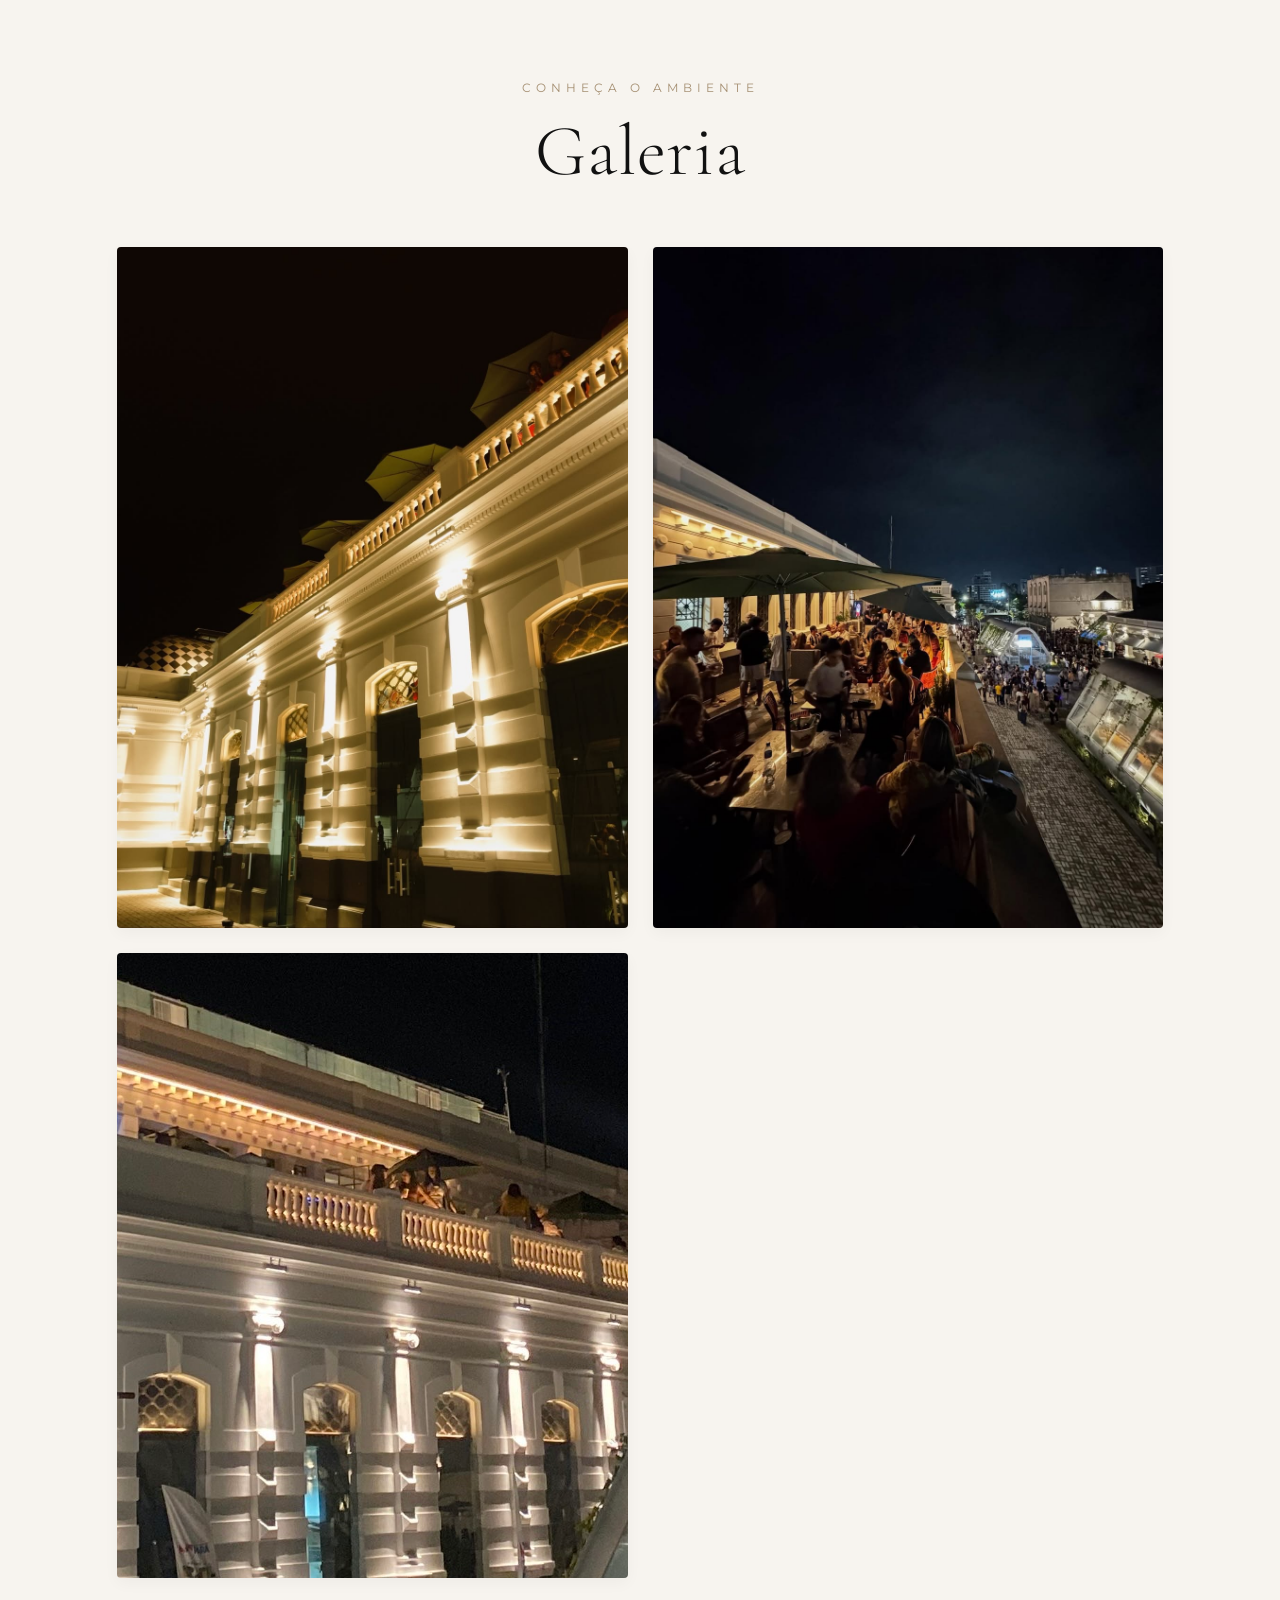
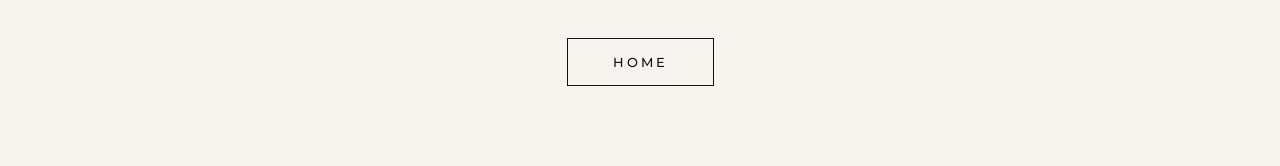
==== galeria.html @ 731b535f "Add files via upload" ====
<!DOCTYPE html>
<html lang="pt-BR">
<head>
    <meta charset="UTF-8">
    <meta name="viewport" content="width=device-width, initial-scale=1.0">
    <title>Galeria</title>

    <link href="https://fonts.googleapis.com/css2?family=Cormorant+Garamond:wght@300;400;500;600&family=Montserrat:wght@300;400;500;600&display=swap" rel="stylesheet">

    <style>
        /* RESET */
        * {
            margin: 0;
            padding: 0;
            box-sizing: border-box;
        }

        body {
            background: #f7f4ef;
            color: #111;
            overflow-x: hidden;
            font-family: 'Montserrat', sans-serif;
        }

        /* CONTAINER PRINCIPAL */
        .gallery-container {
            width: 100%;
            max-width: 1200px;
            margin: 0 auto;
            padding: 80px 6%;
            text-align: center;
        }

        /* CABEÇALHO DA GALERIA */
        .gallery-header {
            margin-bottom: 60px;
        }

        .subtitle {
            font-family: 'Montserrat', sans-serif;
            font-size: 12px;
            letter-spacing: 5px;
            color: #a58f72;
            margin-bottom: 20px;
            display: block;
            text-transform: uppercase;
        }

        .gallery-header h1 {
            font-family: 'Cormorant Garamond', serif;
            font-size: 72px;
            font-weight: 300;
            line-height: 1;
            color: #111;
            letter-spacing: 1px;
        }

        /* GRID DA GALERIA CORRIGIDO */
        .gallery-grid {
            display: grid;
            grid-template-columns: repeat(auto-fill, minmax(350px, 1fr));
            grid-auto-rows: minmax(300px, auto); /* Corrigido aqui */
            gap: 25px;
            margin-bottom: 60px;
        }

        /* CLASSES DINÂMICAS DO MOSAICO */
        .gallery-item.tall {
            grid-row: span 2;
        }

        .gallery-item.wide {
            grid-column: span 2;
        }

        .gallery-item {
            position: relative;
            overflow: hidden;
            border-radius: 4px;
            box-shadow: 0 5px 15px rgba(0,0,0,0.04);
            background-color: #e2ded5;
        }

        /* IMAGENS */
        .gallery-item img {
            width: 100%;
            height: 100%;
            object-fit: cover;
            display: block;
            transition: transform 0.6s cubic-bezier(0.25, 1, 0.5, 1);
        }

        .gallery-item:hover img {
            transform: scale(1.06);
        }

        /* CAPA ESCURA (OVERLAY) */
        .gallery-overlay {
            position: absolute;
            top: 0;
            left: 0;
            width: 100%;
            height: 100%;
            background: rgba(0, 0, 0, 0.4);
            display: flex;
            align-items: center;
            justify-content: center;
            opacity: 0;
            transition: opacity 0.4s ease;
        }

        .gallery-overlay span {
            color: #fff;
            font-family: 'Cormorant Garamond', serif;
            font-size: 28px;
            font-weight: 300;
            letter-spacing: 2px;
            border-bottom: 1px solid rgba(255,255,255,0.6);
            padding-bottom: 5px;
            transform: translateY(10px);
            transition: transform 0.4s ease;
        }

        .gallery-item:hover .gallery-overlay {
            opacity: 1;
        }

        .gallery-item:hover .gallery-overlay span {
            transform: translateY(0);
        }

        /* BOTÃO VOLTAR */
        .gallery-btn {
            display: inline-block;
            padding: 15px 45px;
            border: 1px solid #111;
            text-decoration: none;
            color: #111;
            font-family: 'Montserrat', sans-serif;
            font-size: 13px;
            letter-spacing: 3px;
            font-weight: 500;
            transition: 0.3s ease;
        }

        .gallery-btn:hover {
            background: #111;
            color: #fff;
        }

        /* RESPONSIVO */
        @media(max-width:1100px){
            .gallery-header h1 {
                font-size: 56px;
            }
            .gallery-grid {
                grid-template-columns: repeat(auto-fill, minmax(280px, 1fr));
                grid-auto-rows: minmax(250px, auto); /* Padronizado */
                gap: 15px;
            }
            .gallery-item.wide {
                grid-column: span 1;
            }
        }

        @media(max-width:700px){
            .gallery-container {
                padding: 50px 6%;
            }
            .gallery-header h1 {
                font-size: 42px;
            }
            .gallery-grid {
                grid-template-columns: 1fr;
                grid-auto-rows: minmax(280px, auto); /* Corrigido o erro de digitação do 's' */
            }
            .gallery-item.tall {
                grid-row: span 1;
            }
        }
    </style>
</head>

<body>

<div class="gallery-container">

    <header class="gallery-header">
        <span class="subtitle">CONHEÇA O AMBIENTE</span>
        <h1>Galeria</h1>
    </header>

    <div class="gallery-grid">

        <div class="gallery-item">
            <img src="mercadosao.jpeg" alt="Ambiente Interno">
            <div class="gallery-overlay">
                <span>O Ambiente</span>
            </div>
        </div>

        <div class="gallery-item">
            <img src="011.jpeg" alt="Prato Executivo">
            <div class="gallery-overlay">
                <span>Alta Gastronomia</span>
            </div>
        </div>

        <div class="gallery-item tall">
            <img src="012.jpeg" alt="Vista do Rooftop">
            <div class="gallery-overlay">
                <span>A Vista</span>
            </div>
        </div>

    </div>

    <a href="index.html" class="gallery-btn">HOME</a>

</div>

</body>
</html>
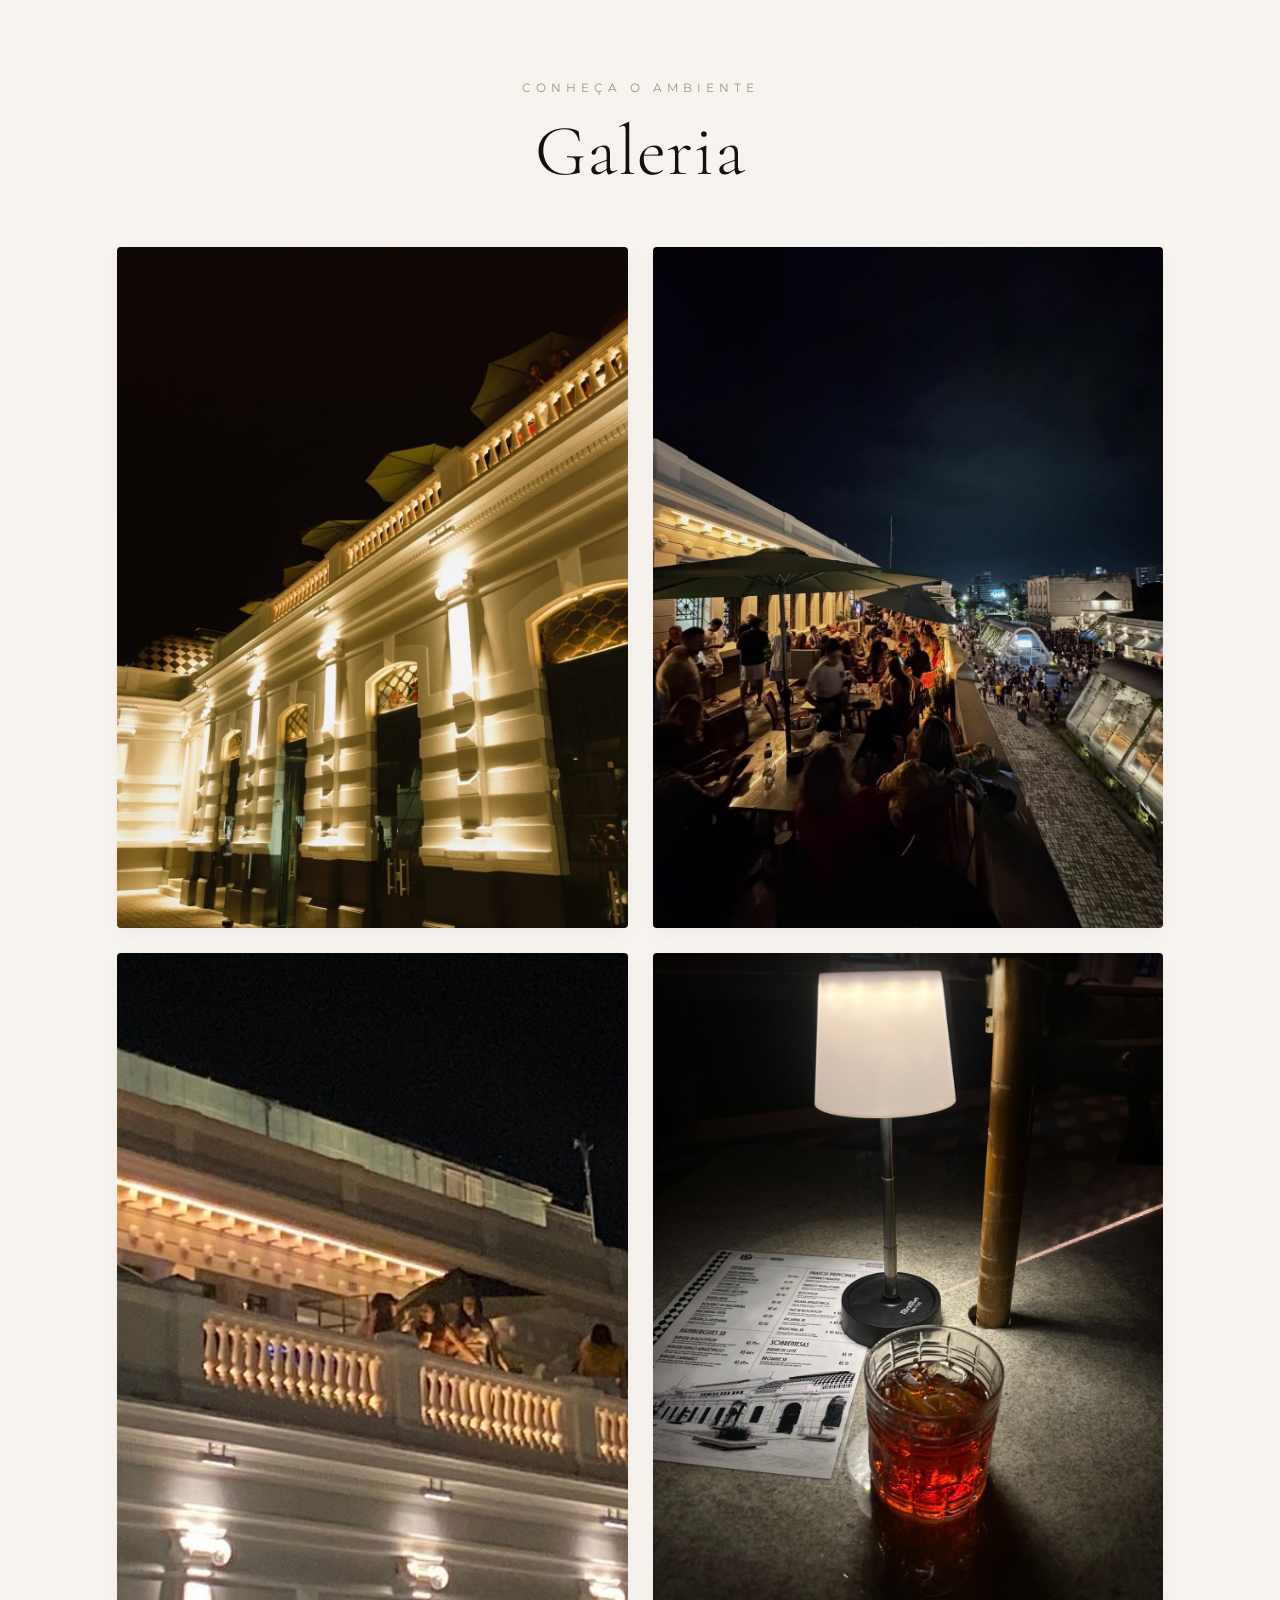
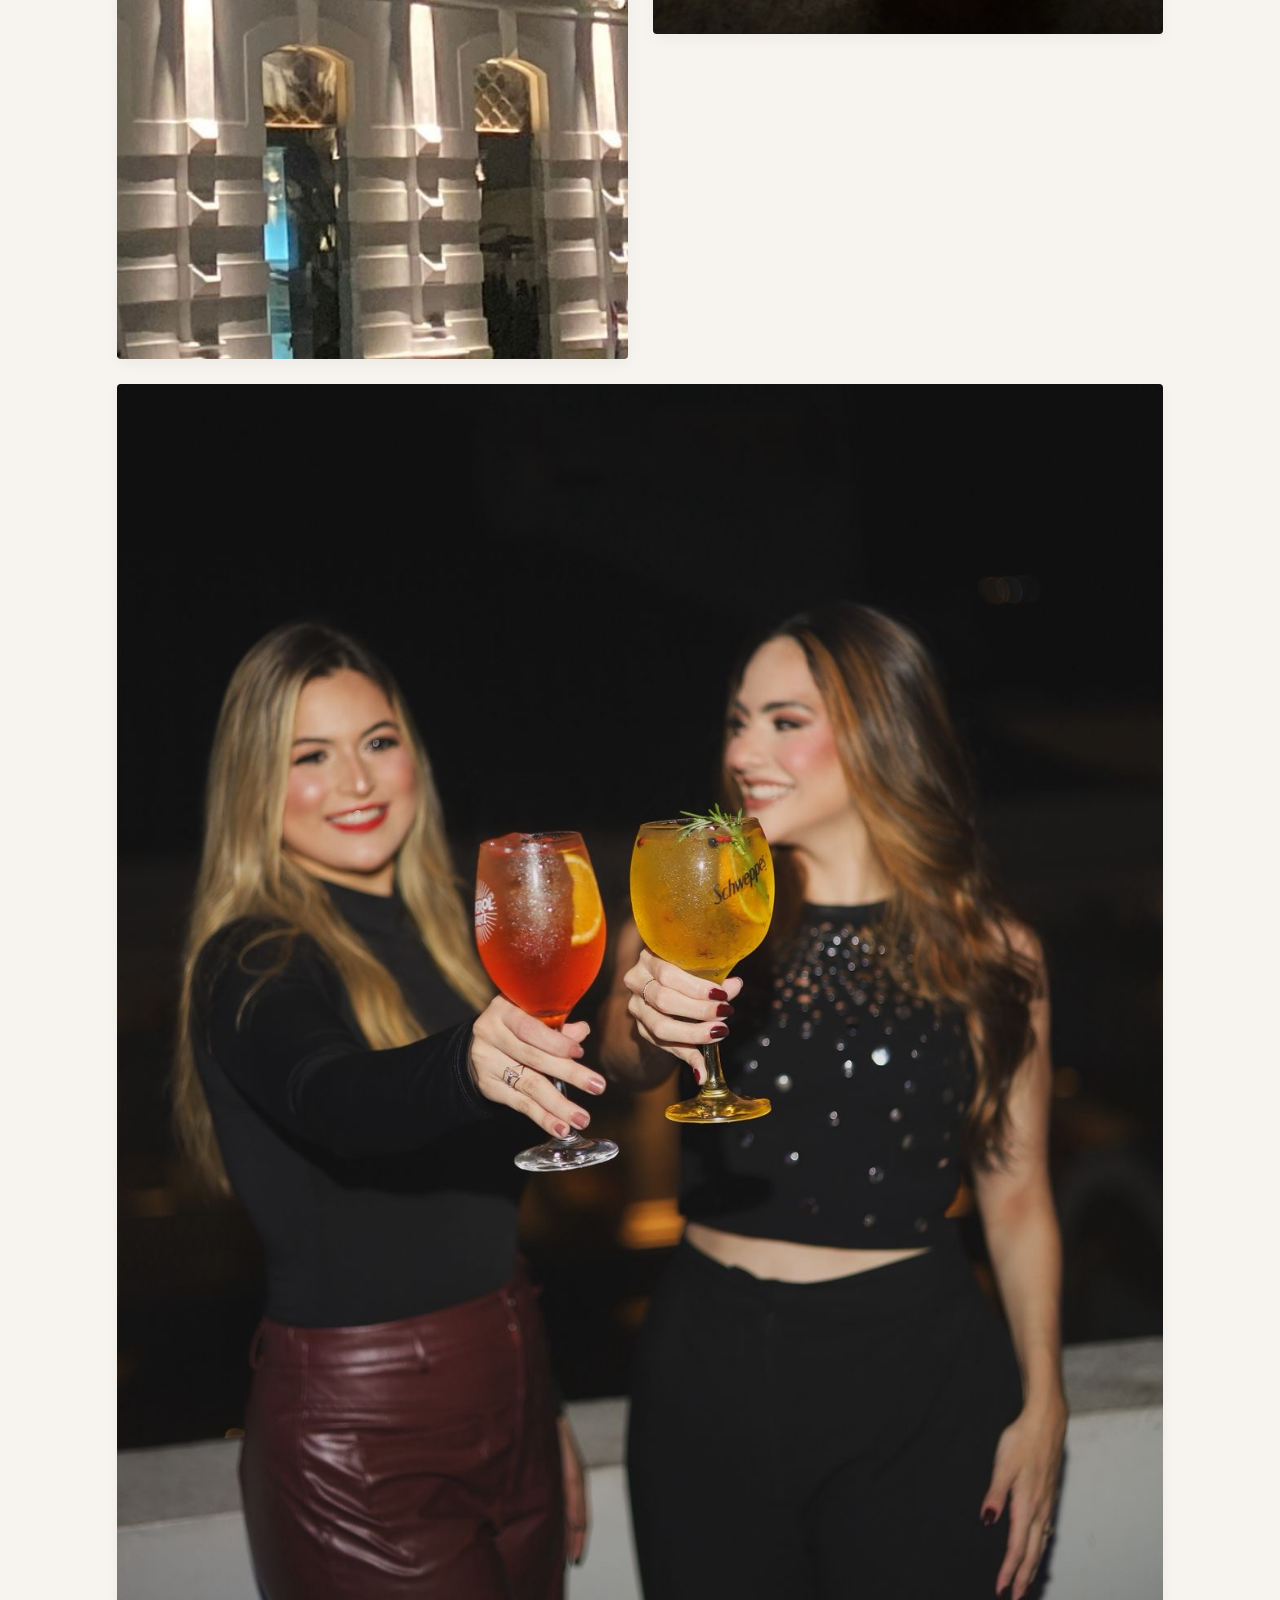
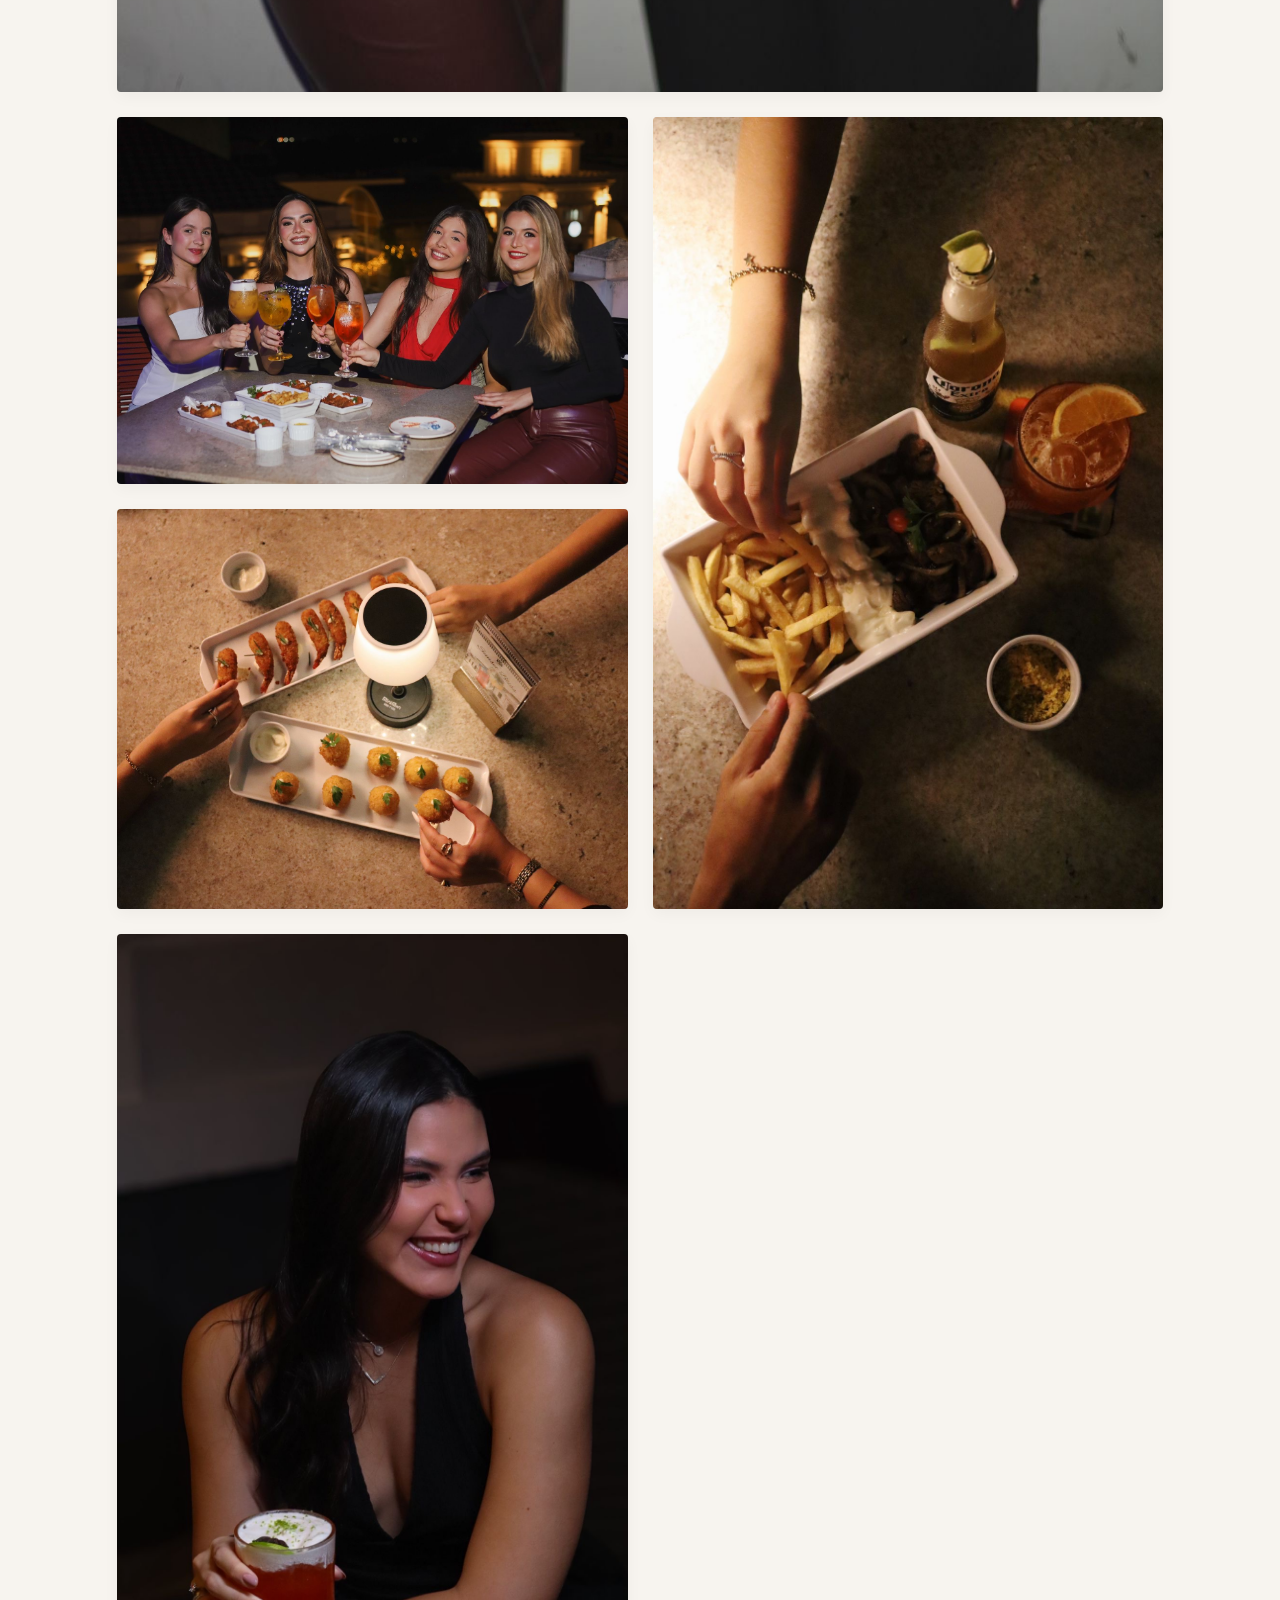
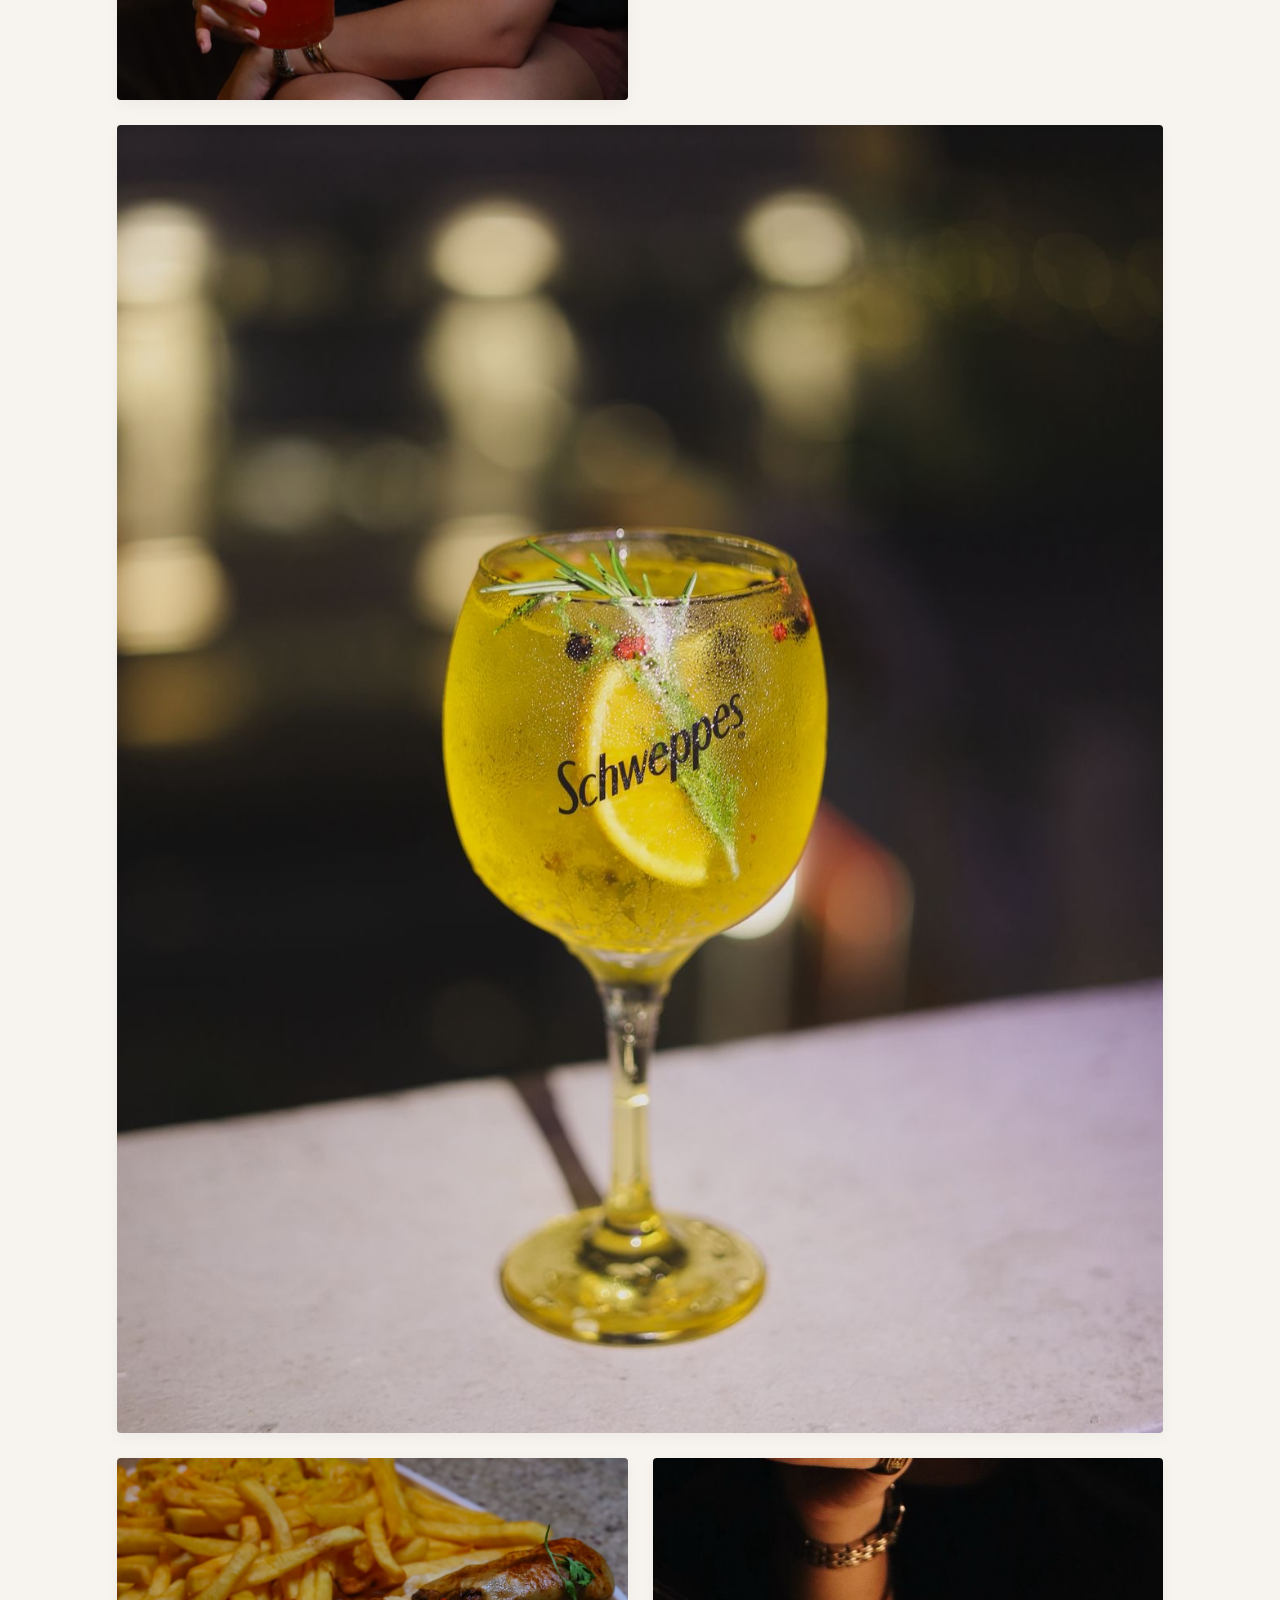
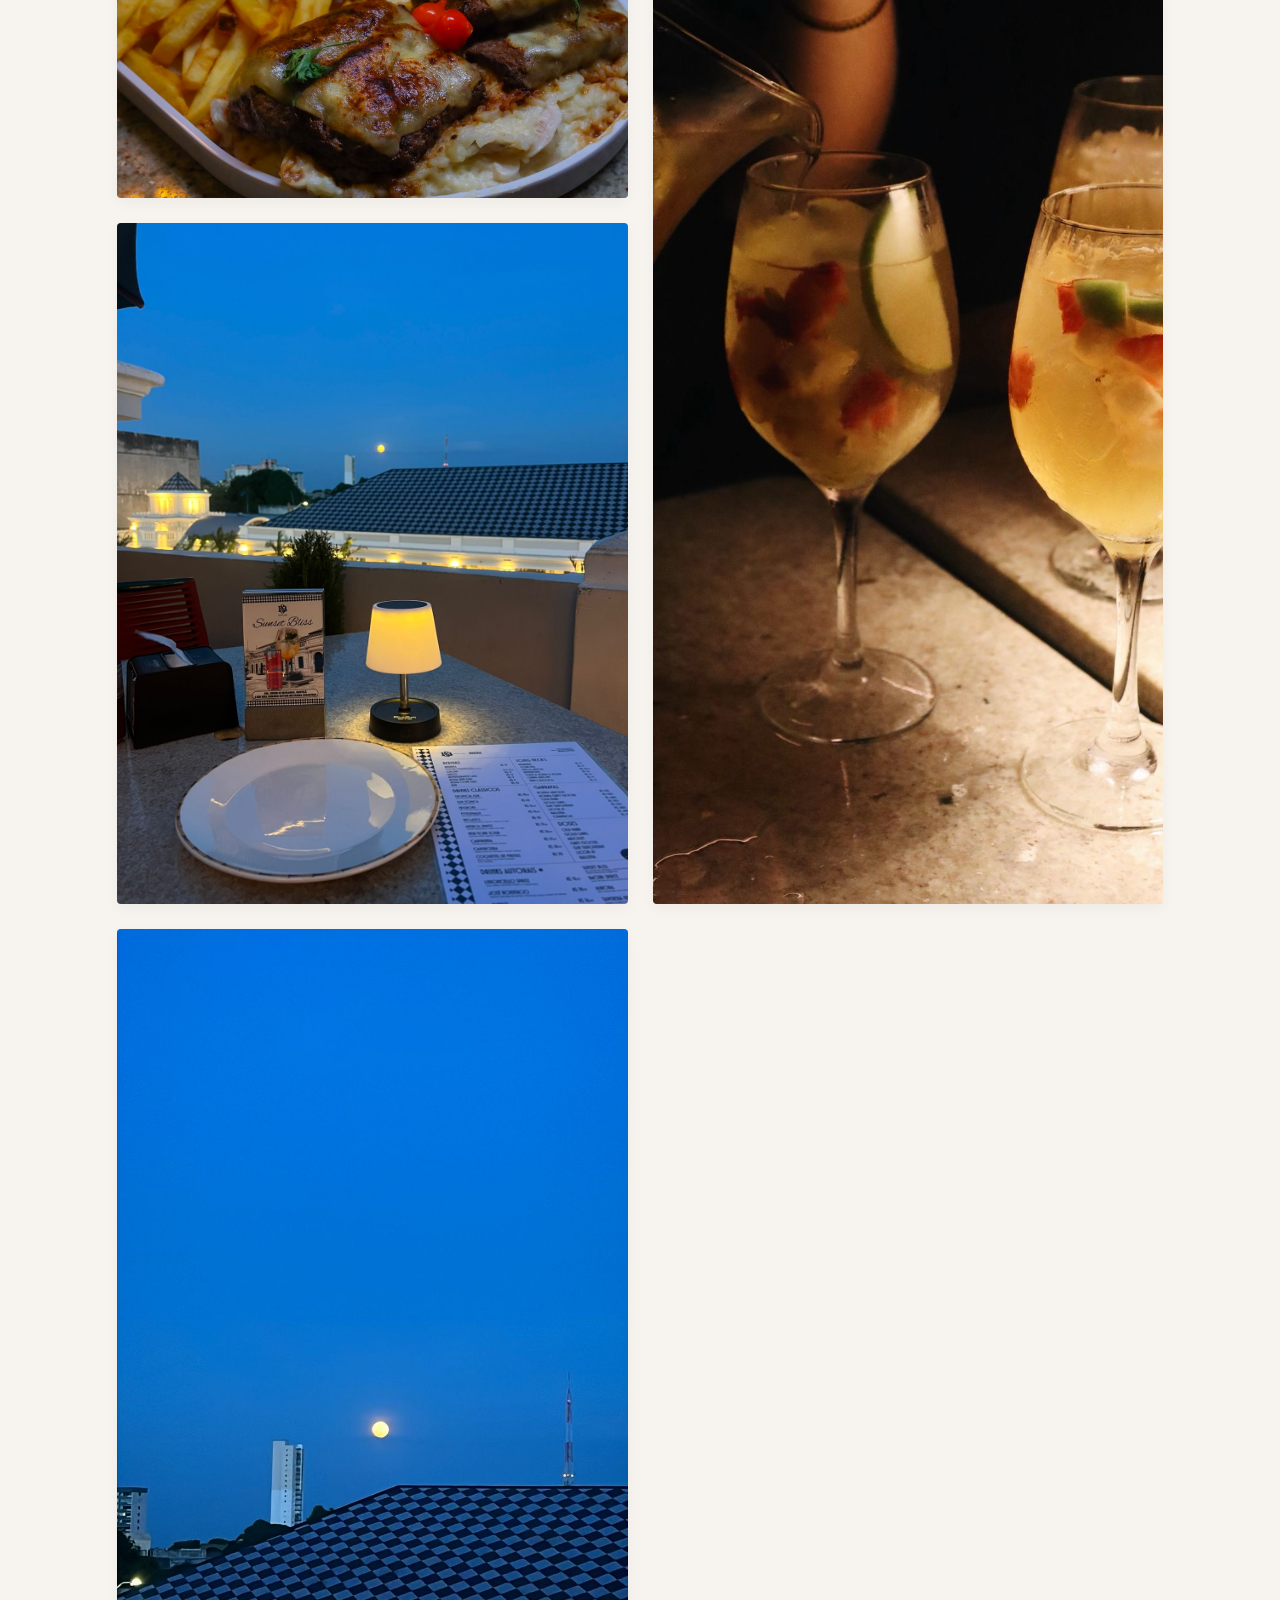
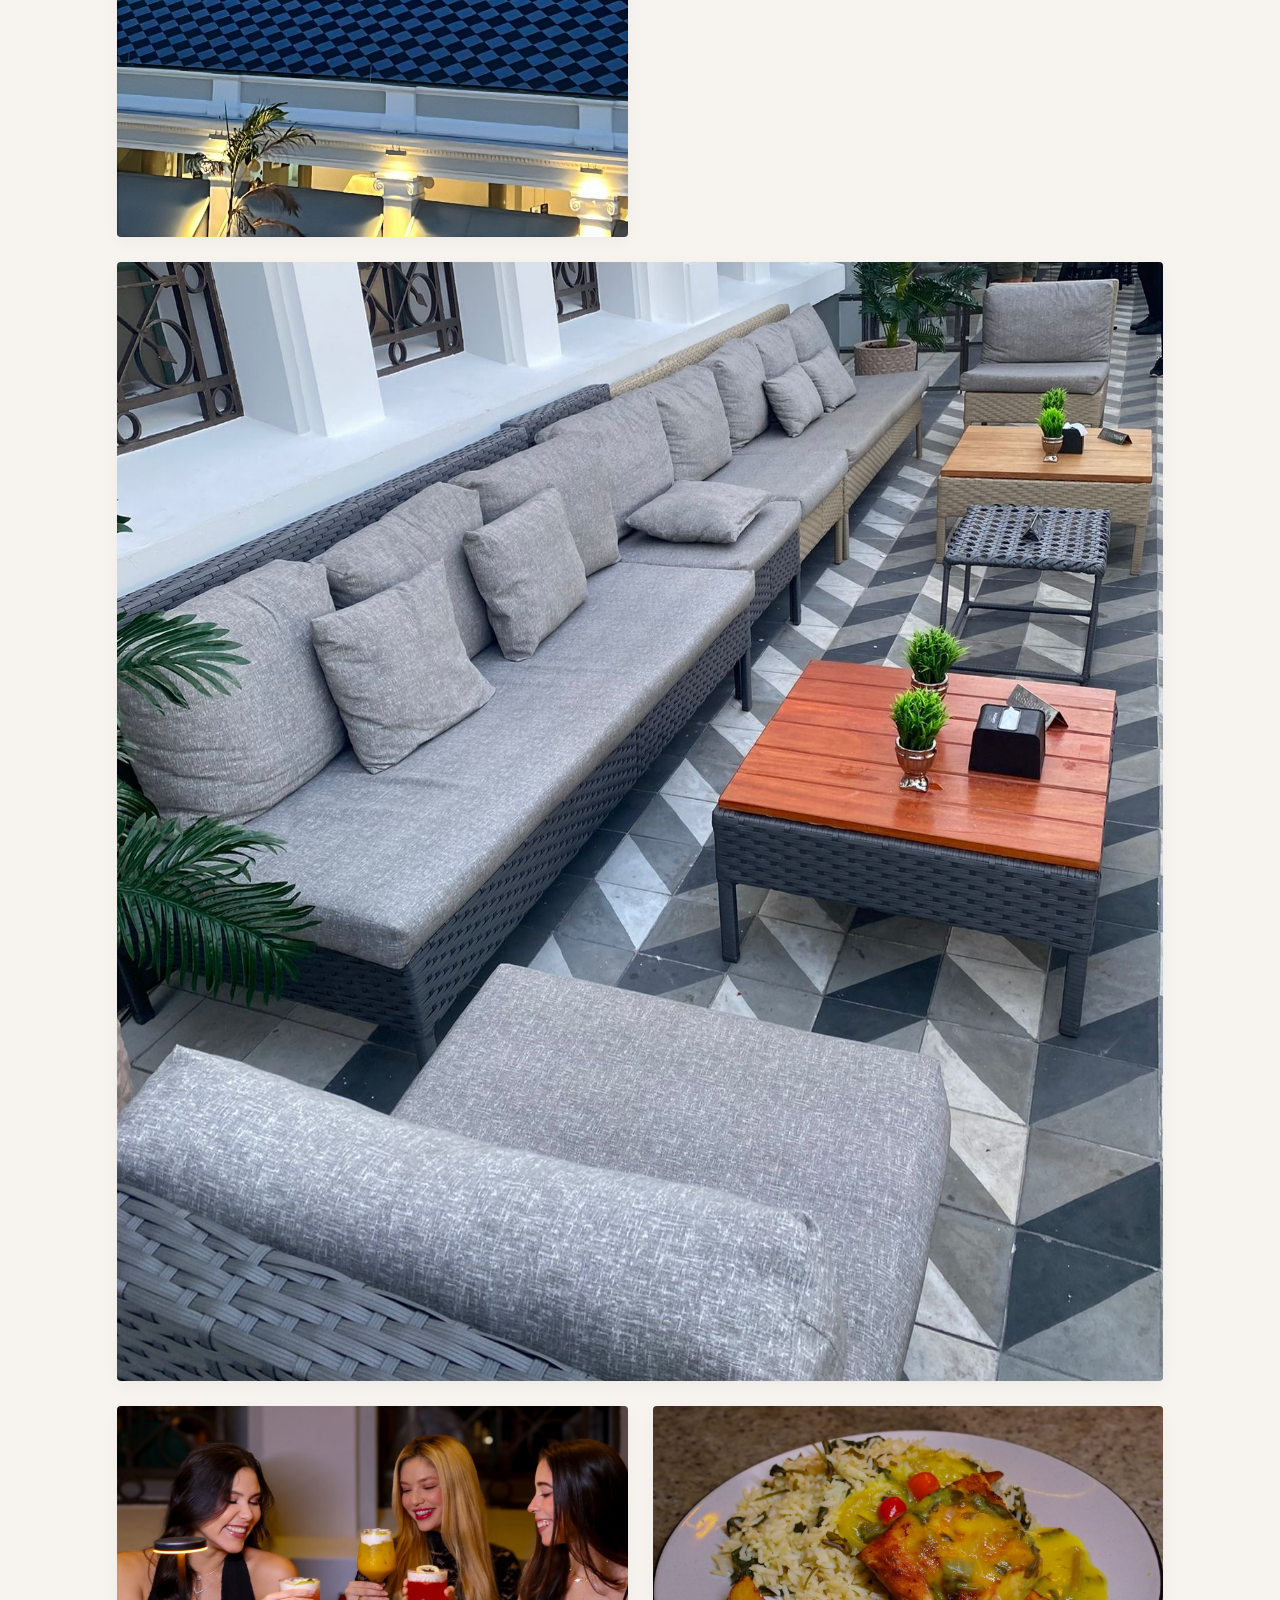
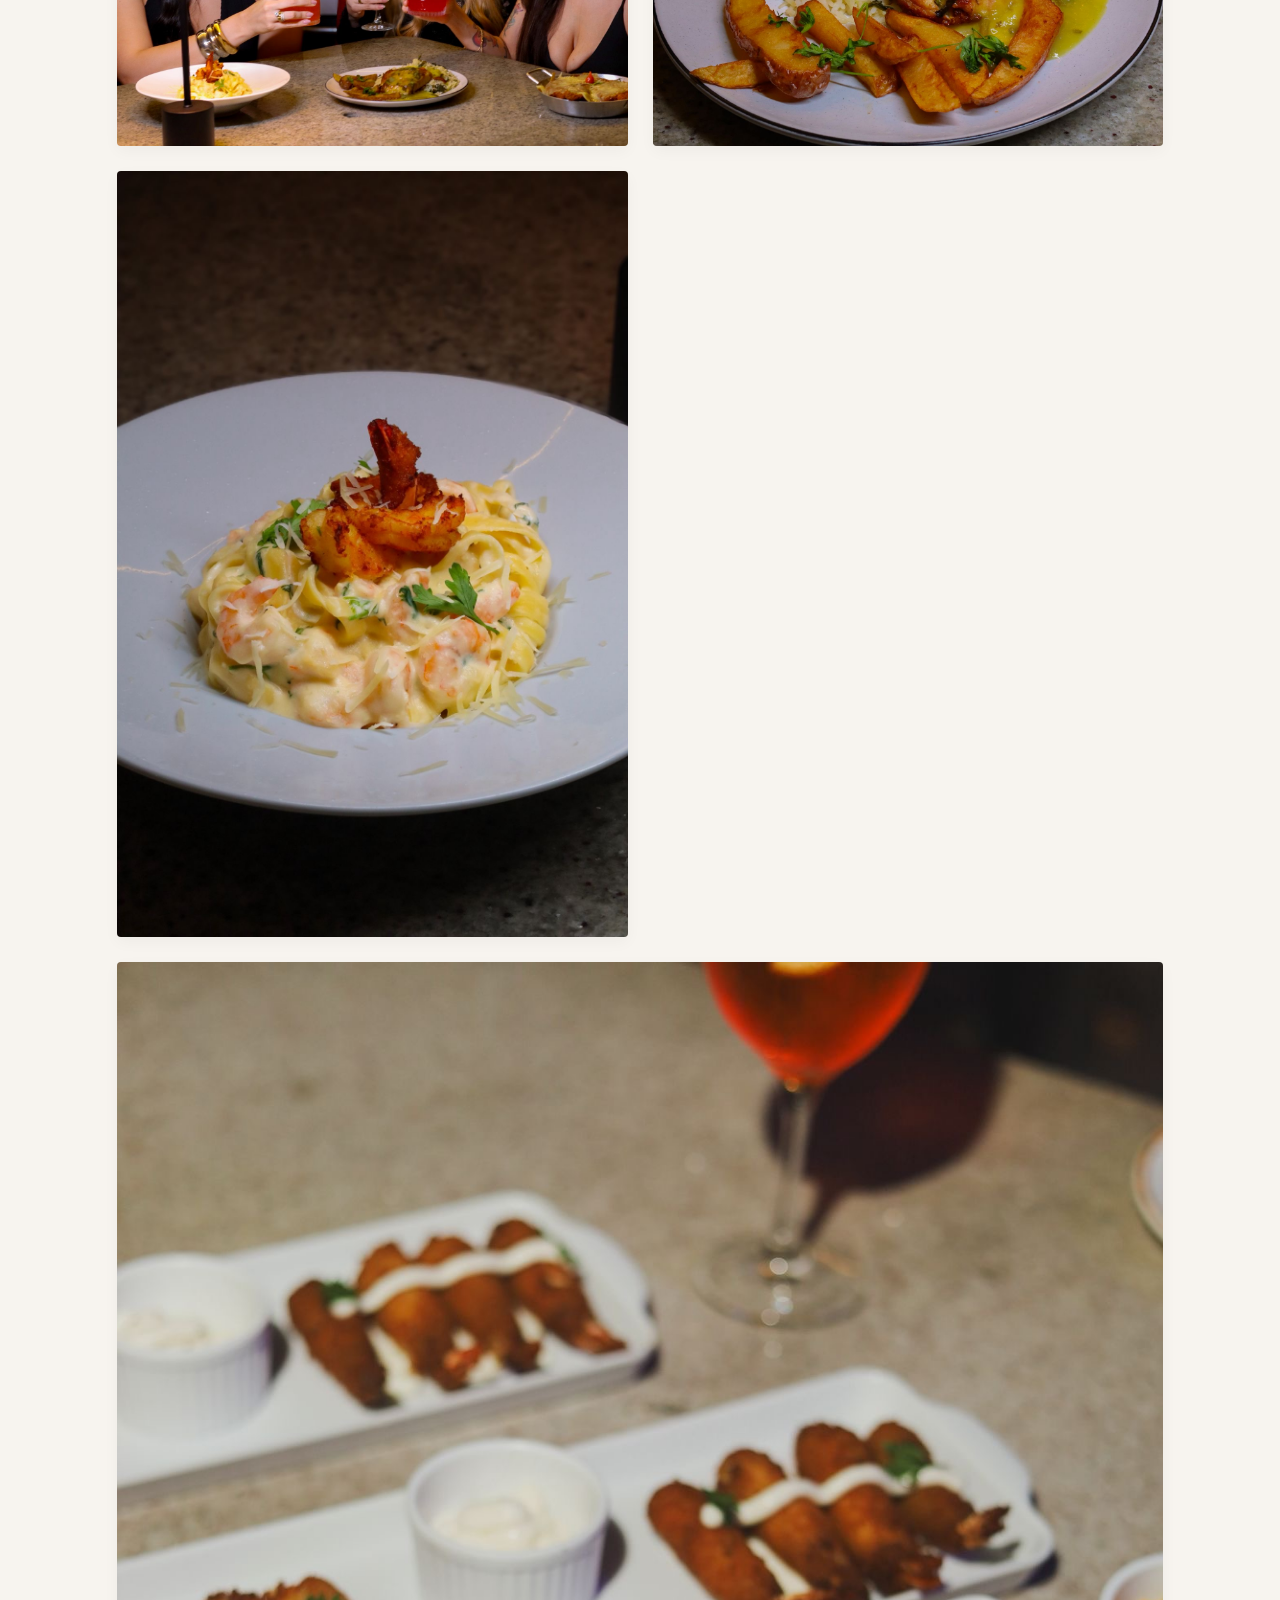
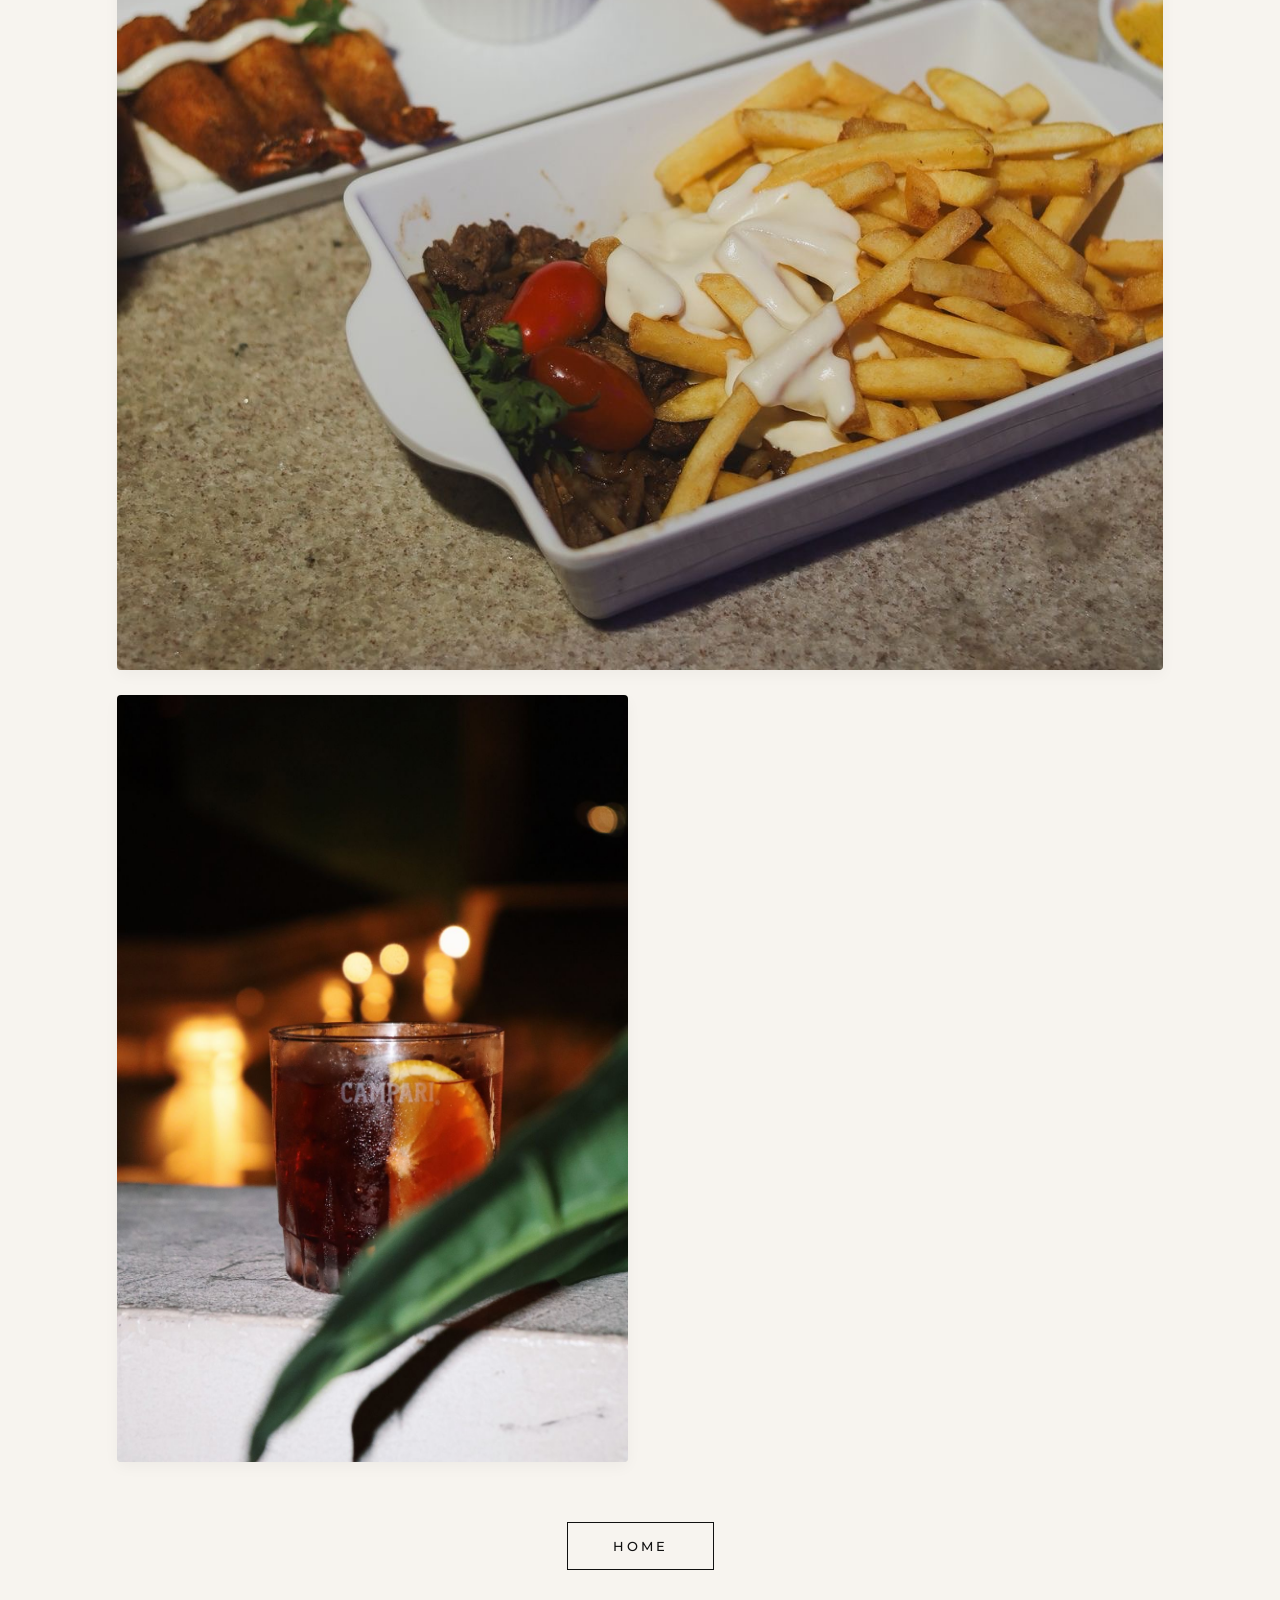
==== commit ba3930c6: "Update galeria.html" ====
--- a/galeria.html
+++ b/galeria.html
@@ -192,6 +192,7 @@
 
     <div class="gallery-grid">
 
+        <!-- IMAGENS ORIGINAIS -->
         <div class="gallery-item">
             <img src="mercadosao.jpeg" alt="Ambiente Interno">
             <div class="gallery-overlay">
@@ -213,6 +214,126 @@
             </div>
         </div>
 
+        <!-- NOVAS IMAGENS (014 ATÉ 30) -->
+        <div class="gallery-item">
+            <img src="014.jpeg" alt="Gastronomia Premium">
+            <div class="gallery-overlay">
+                <span>Sabores Únicos</span>
+            </div>
+        </div>
+
+        <div class="gallery-item wide">
+            <img src="015.jpeg" alt="Ambiente SB Rooftop">
+            <div class="gallery-overlay">
+                <span>Espaço Exclusivo</span>
+            </div>
+        </div>
+
+        <div class="gallery-item">
+            <img src="016.jpeg" alt="Drinks Autorais">
+            <div class="gallery-overlay">
+                <span>Coquetelaria</span>
+            </div>
+        </div>
+
+        <div class="gallery-item tall">
+            <img src="017.jpeg" alt="Momentos Especiais">
+            <div class="gallery-overlay">
+                <span>Momentos SB</span>
+            </div>
+        </div>
+
+        <div class="gallery-item">
+            <img src="018.jpeg" alt="Detalhes do Prato">
+            <div class="gallery-overlay">
+                <span>Arte Culinária</span>
+            </div>
+        </div>
+
+        <div class="gallery-item">
+            <img src="019.jpeg" alt="Brinde no Rooftop">
+            <div class="gallery-overlay">
+                <span>Celebrações</span>
+            </div>
+        </div>
+
+        <div class="gallery-item wide">
+            <img src="020.jpeg" alt="Vista Noturna">
+            <div class="gallery-overlay">
+                <span>Noites Incríveis</span>
+            </div>
+        </div>
+
+        <div class="gallery-item">
+            <img src="021.jpeg" alt="Menu Selecionado">
+            <div class="gallery-overlay">
+                <span>Pratos Incríveis</span>
+            </div>
+        </div>
+
+        <div class="gallery-item tall">
+            <img src="022.jpeg" alt="Arquitetura e Design">
+            <div class="gallery-overlay">
+                <span>Arquitetura</span>
+            </div>
+        </div>
+
+        <div class="gallery-item">
+            <img src="023.jpeg" alt="Drinks e Amigos">
+            <div class="gallery-overlay">
+                <span>Bebidas Autorais</span>
+            </div>
+        </div>
+
+        <div class="gallery-item">
+            <img src="024.jpeg" alt="Sobremesas Finas">
+            <div class="gallery-overlay">
+                <span>Sobremesas</span>
+            </div>
+        </div>
+
+        <div class="gallery-item wide">
+            <img src="025.jpeg" alt="Fotografia de Prato">
+            <div class="gallery-overlay">
+                <span>Experiência</span>
+            </div>
+        </div>
+
+        <div class="gallery-item">
+            <img src="026.jpeg" alt="Música ao Vivo">
+            <div class="gallery-overlay">
+                <span>Atrações Culturais</span>
+            </div>
+        </div>
+
+        <div class="gallery-item">
+            <img src="027.jpeg" alt="Iluminação e Clima">
+            <div class="gallery-overlay">
+                <span>Sofisticação</span>
+            </div>
+        </div>
+
+        <div class="gallery-item tall">
+            <img src="028.jpeg" alt="Pôr do Sol no Rooftop">
+            <div class="gallery-overlay">
+                <span>Sunset</span>
+            </div>
+        </div>
+
+        <div class="gallery-item wide">
+            <img src="029.jpeg" alt="Jantar no Rooftop">
+            <div class="gallery-overlay">
+                <span>Encontros</span>
+            </div>
+        </div>
+
+        <div class="gallery-item">
+            <img src="030.jpeg" alt="Finalização de Drinks">
+            <div class="gallery-overlay">
+                <span>Mixologia</span>
+            </div>
+        </div>
+
     </div>
 
     <a href="index.html" class="gallery-btn">HOME</a>
@@ -220,4 +341,4 @@
 </div>
 
 </body>
-</html>+</html>
